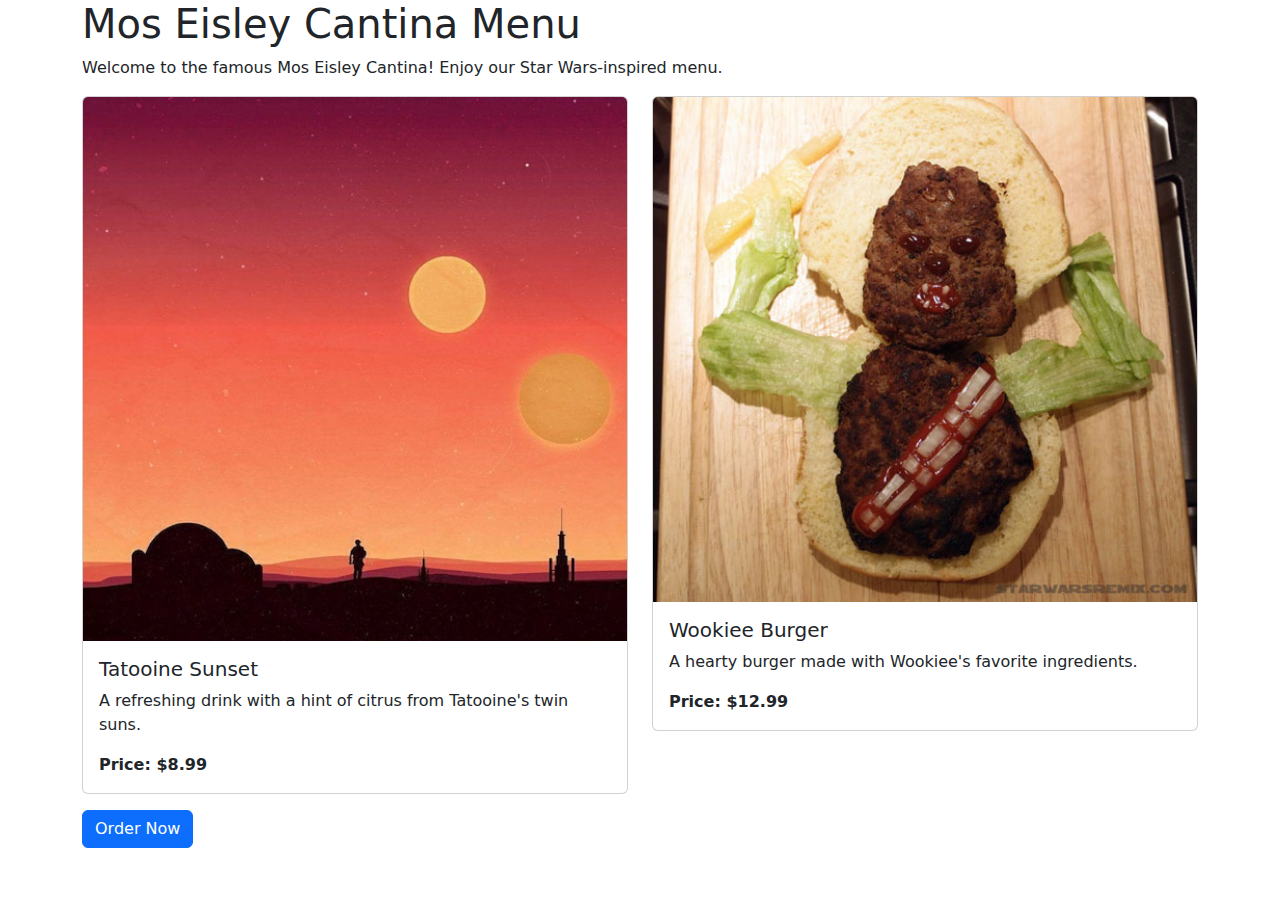
==== 303assignment6/303assignment6.html @ f96f89c1 "Add files via upload" ====
<!DOCTYPE html>
<html lang="en">
<head>
    <meta charset="UTF-8">
    <meta name="viewport" content="width=device-width, initial-scale=1.0">
    <link rel="stylesheet" href="https://cdn.jsdelivr.net/npm/bootstrap@5.3.2/dist/css/bootstrap.min.css">
    <title>Mos Eisley Cantina Menu</title>
</head>
<body>
    <div class="container">
        <h1>Mos Eisley Cantina Menu</h1>
        <p>Welcome to the famous Mos Eisley Cantina! Enjoy our Star Wars-inspired menu.</p>

        <div class="row">
            <div class="col-md-6">
                <div class="card mb-3">
                    <img src="sunset.jpeg" class="card-img-top" alt="Tatooine Sunset">
                    <div class="card-body">
                        <h5 class="card-title">Tatooine Sunset</h5>
                        <p class="card-text">A refreshing drink with a hint of citrus from Tatooine's twin suns.</p>
                        <p class="card-text"><strong>Price: $8.99</strong></p>
                    </div>
                </div>
            </div>

            <div class="col-md-6">
                <div class="card mb-3">
                    <img src="chewburger.jpg" class="card-img-top" alt="Wookiee Burger">
                    <div class="card-body">
                        <h5 class="card-title">Wookiee Burger</h5>
                        <p class="card-text">A hearty burger made with Wookiee's favorite ingredients.</p>
                        <p class="card-text"><strong>Price: $12.99</strong></p>
                    </div>
                </div>
            </div>
        </div>

        <button class="btn btn-primary">Order Now</button>
    </div>

    <script src="https://cdn.jsdelivr.net/npm/bootstrap@5.3.2/dist/js/bootstrap.bundle.min.js"></script>
</body>
</html>
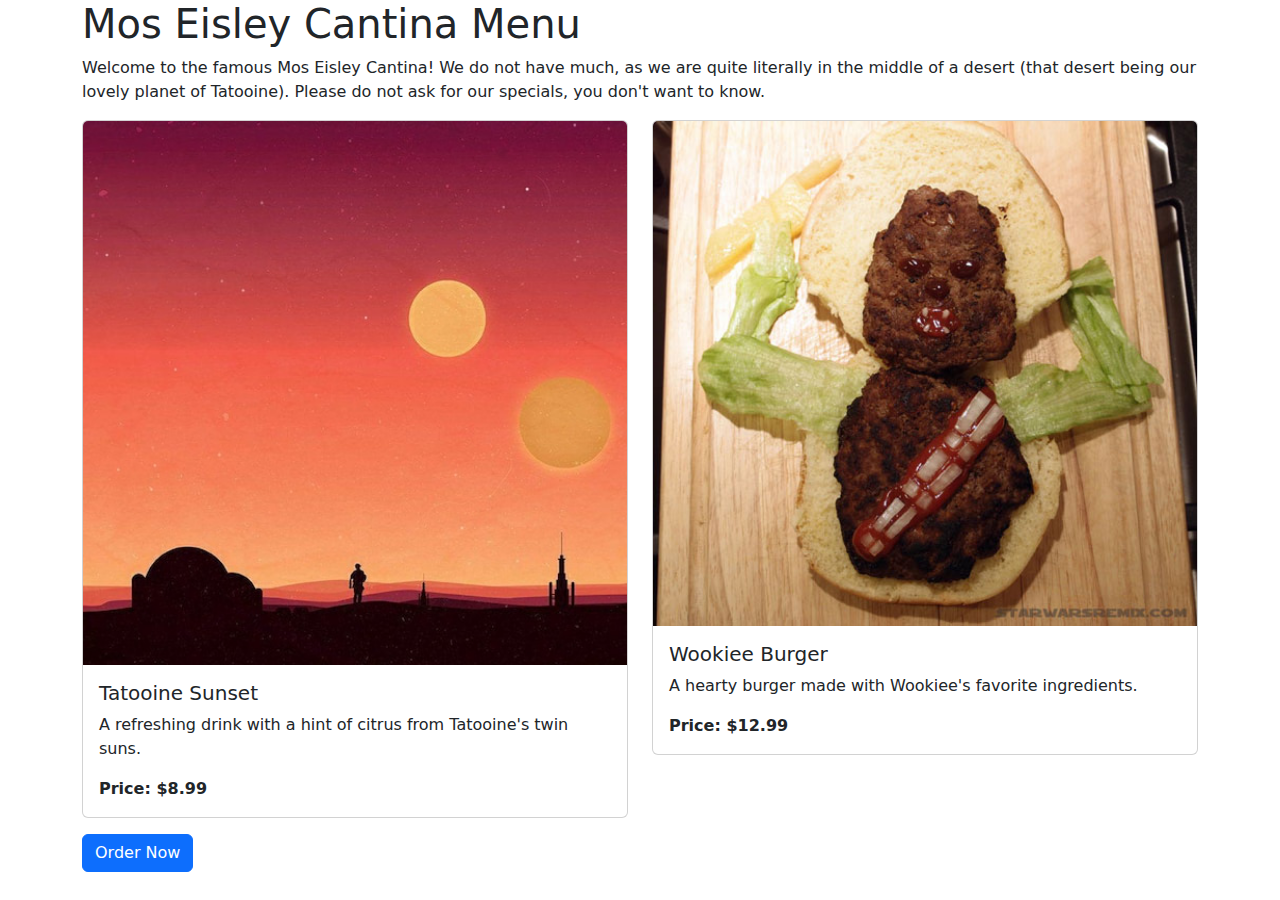
==== commit 3dcec930: "Update 303assignment6.html" ====
--- a/303assignment6/303assignment6.html
+++ b/303assignment6/303assignment6.html
@@ -9,7 +9,7 @@
 <body>
     <div class="container">
         <h1>Mos Eisley Cantina Menu</h1>
-        <p>Welcome to the famous Mos Eisley Cantina! Enjoy our Star Wars-inspired menu.</p>
+        <p>Welcome to the famous Mos Eisley Cantina! We do not have much, as we are quite literally in the middle of a desert (that desert being our lovely planet of Tatooine). Please do not ask for our specials, you don't want to know.</p>
 
         <div class="row">
             <div class="col-md-6">
